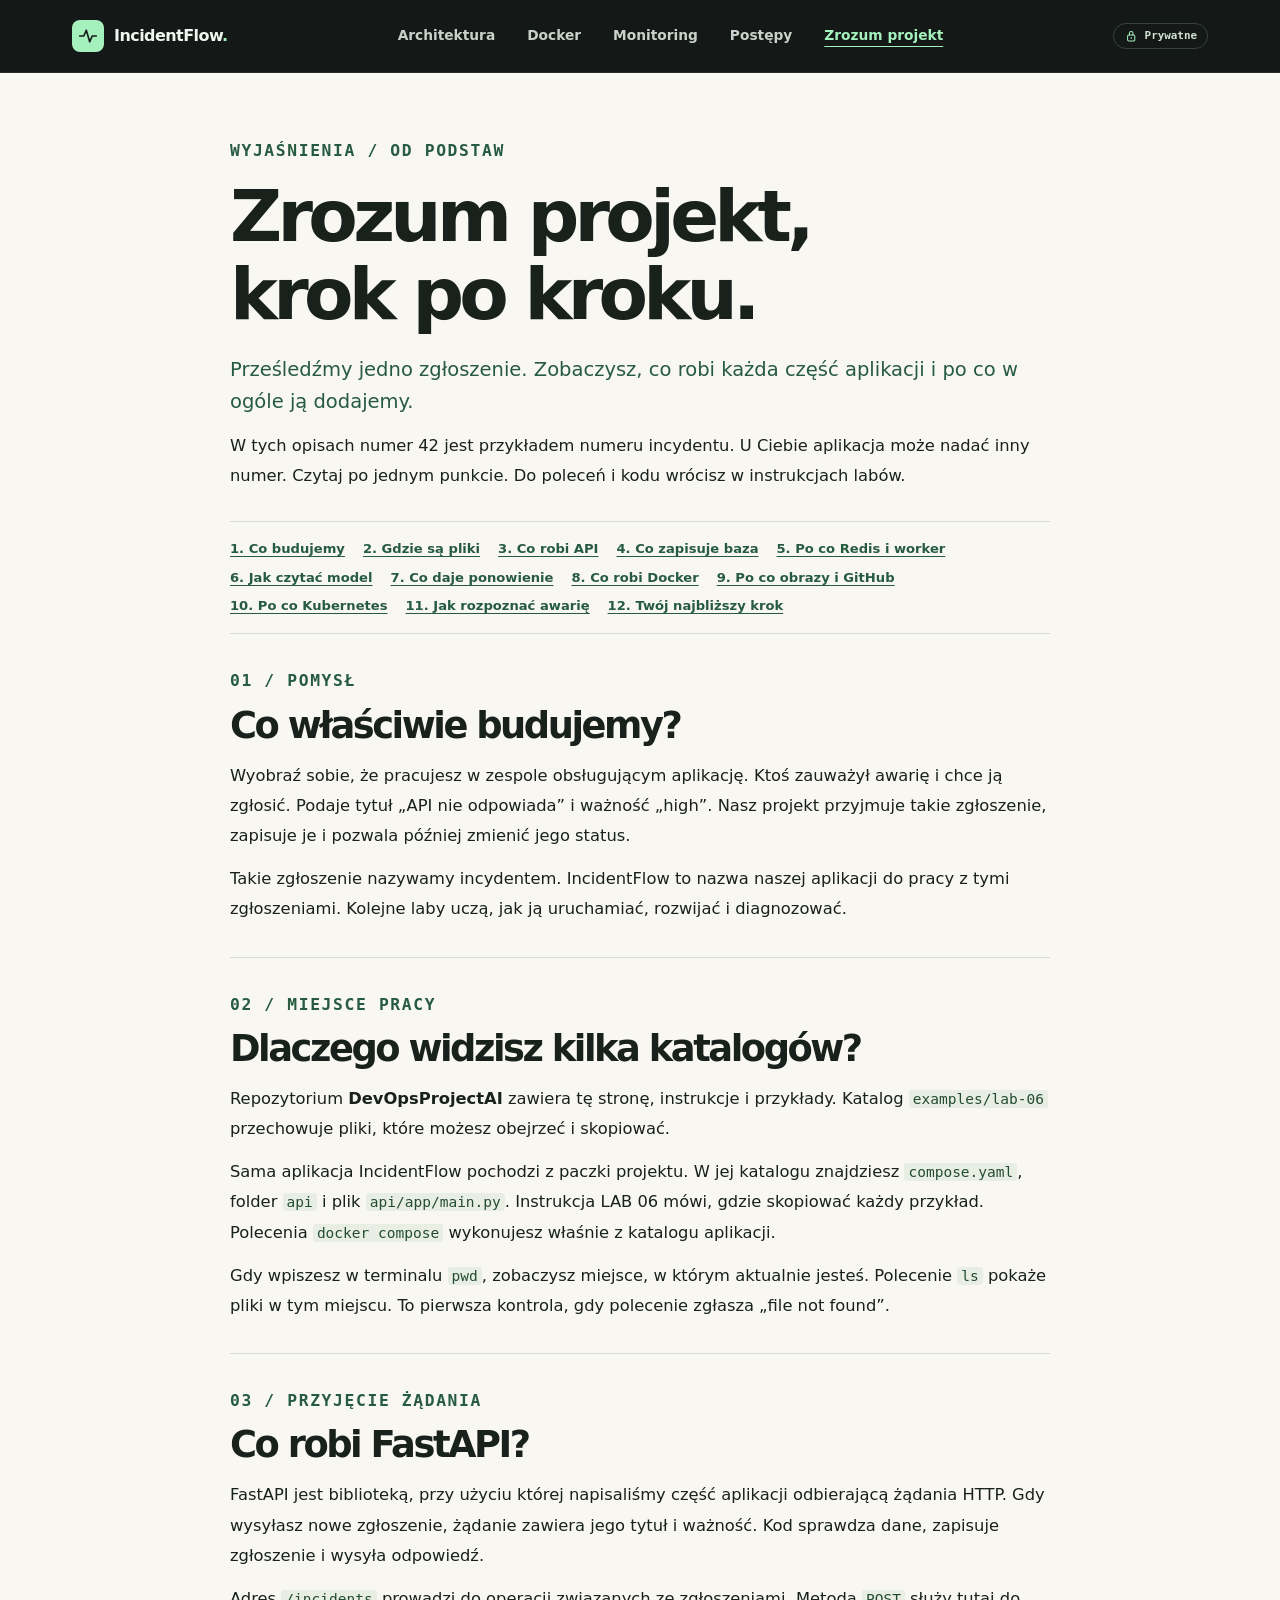
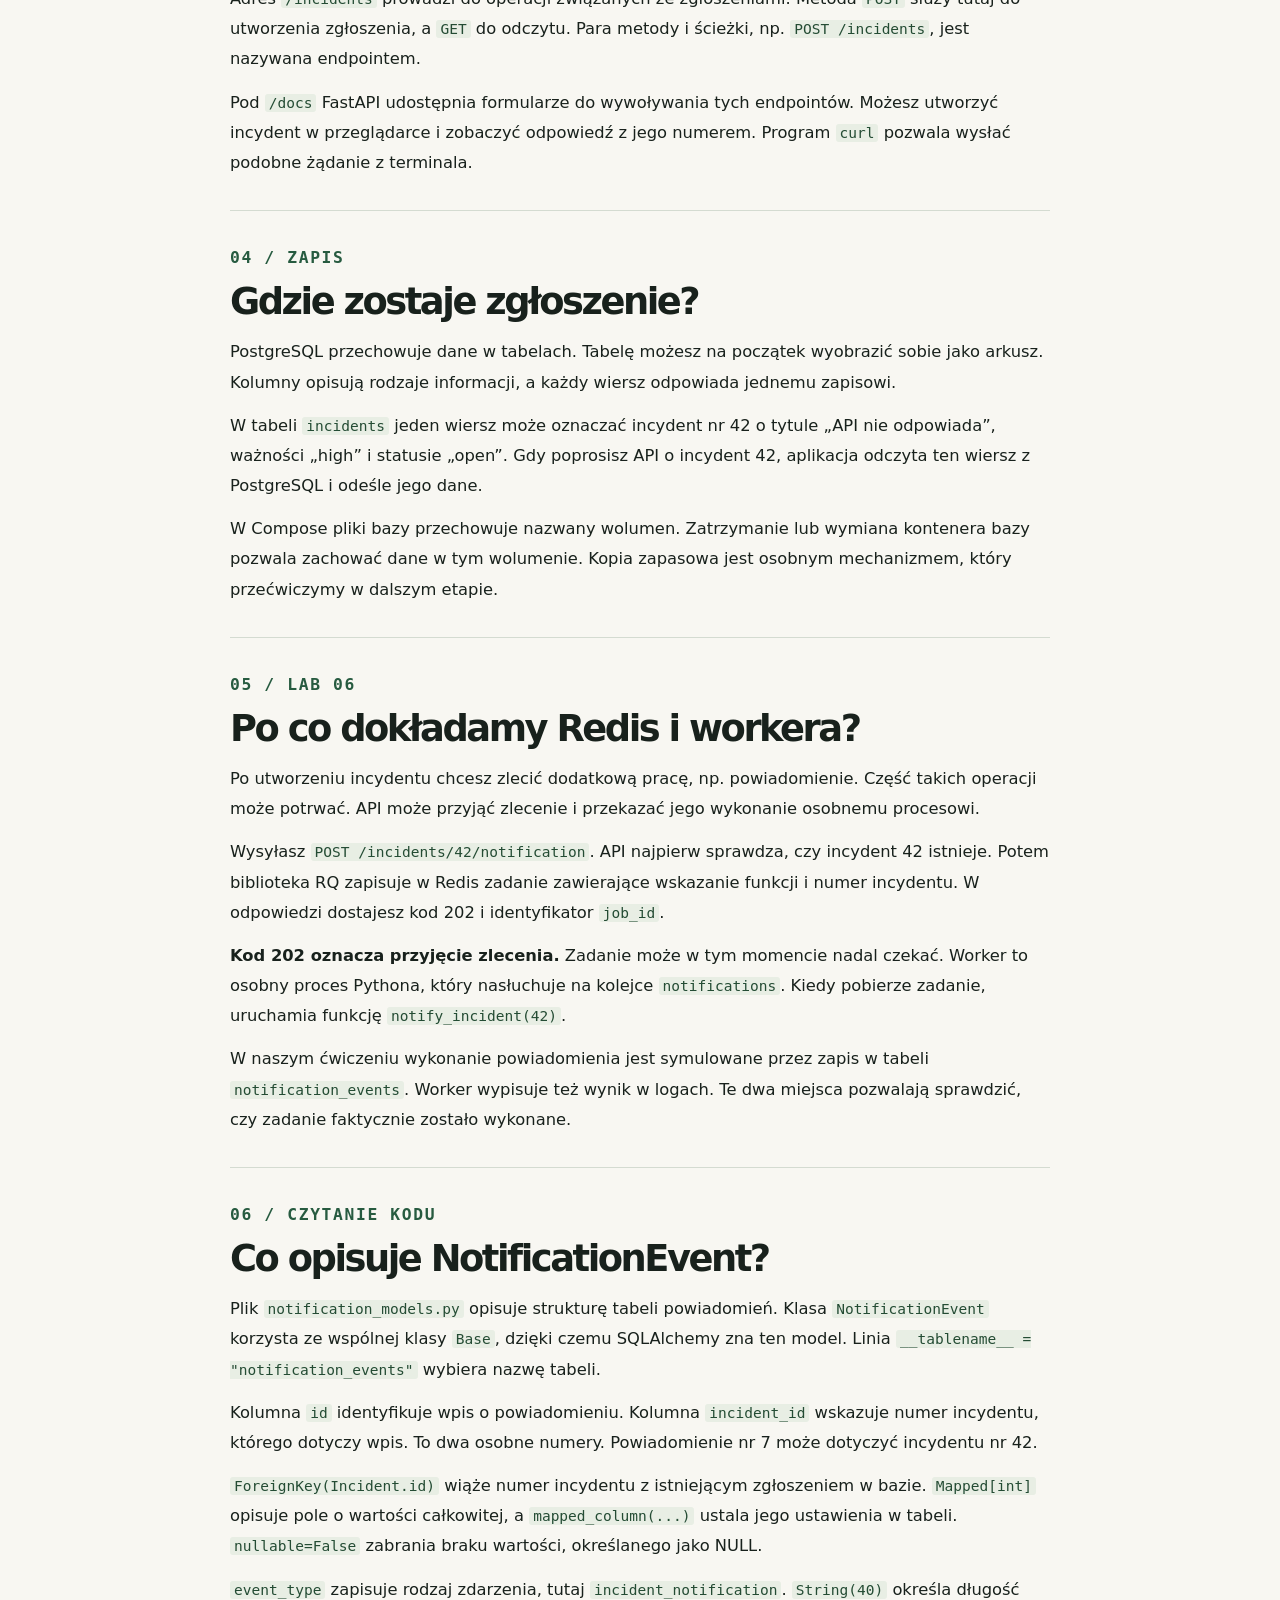
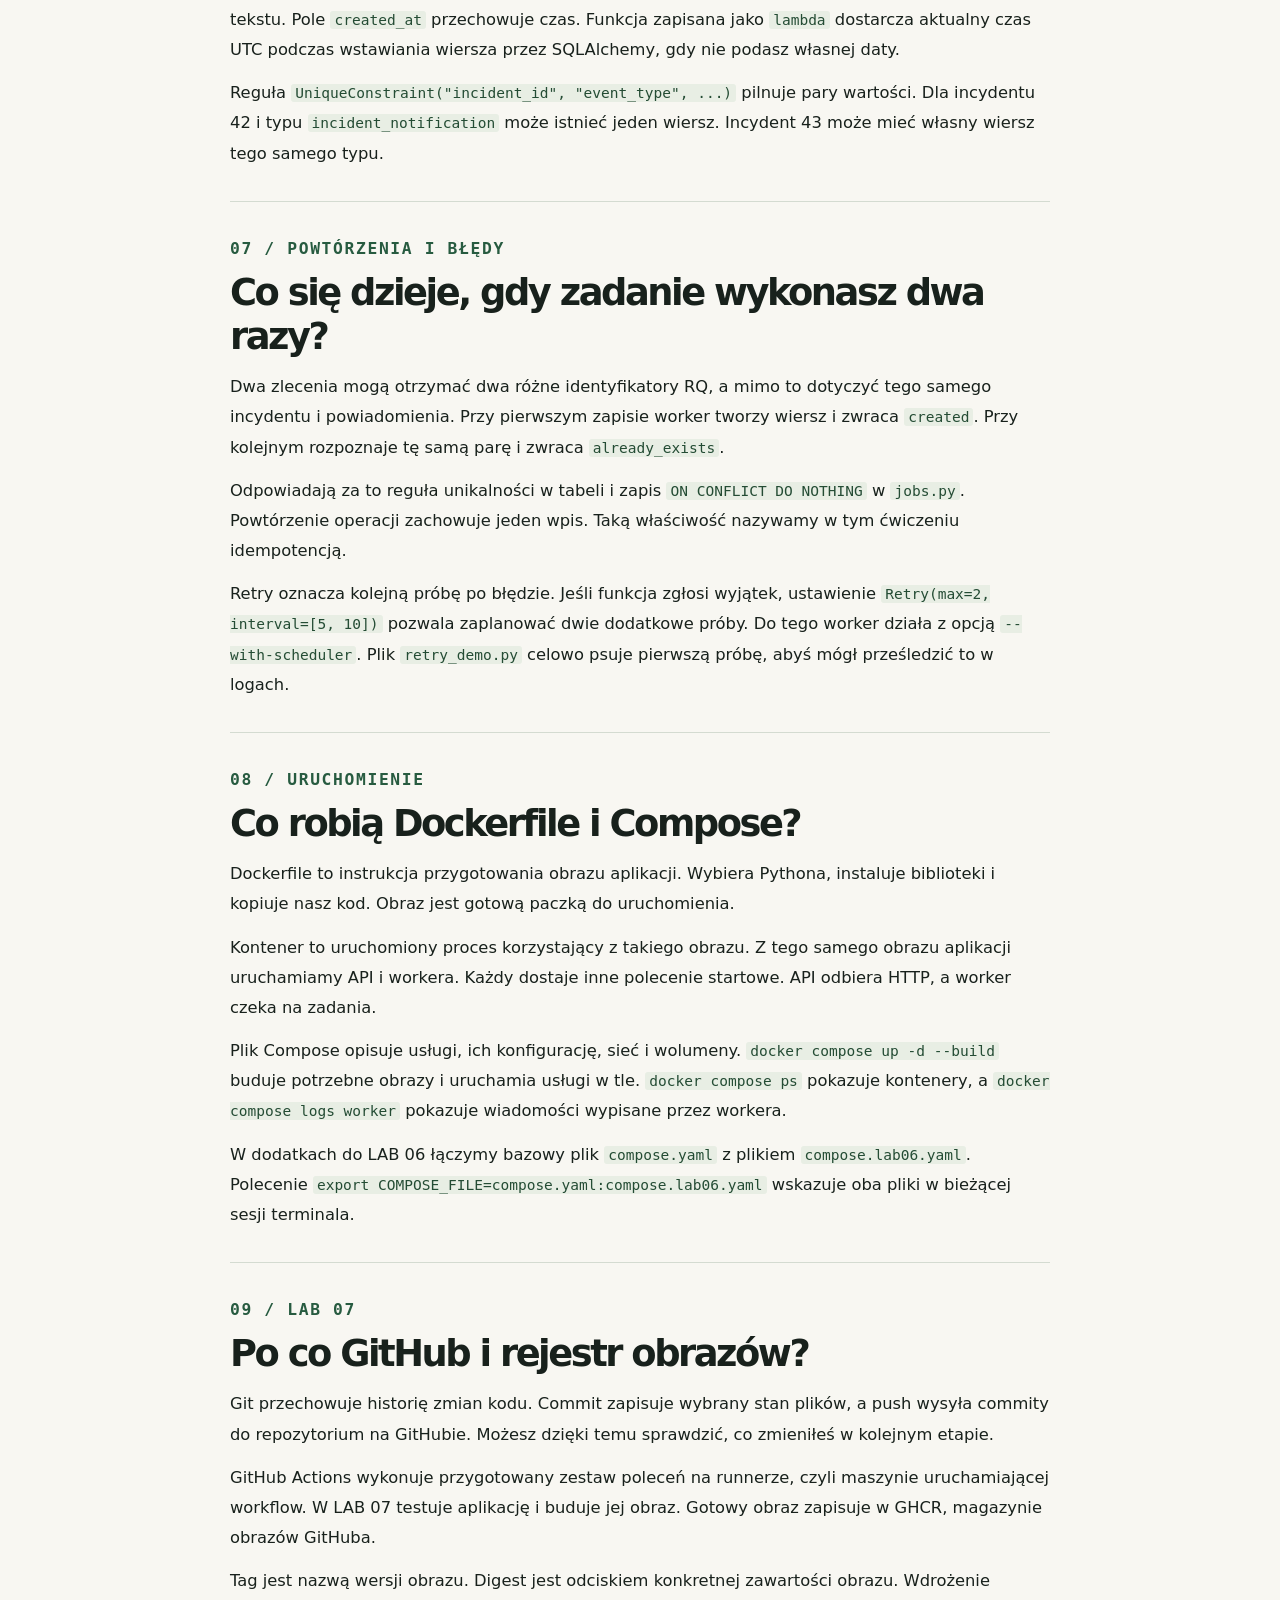
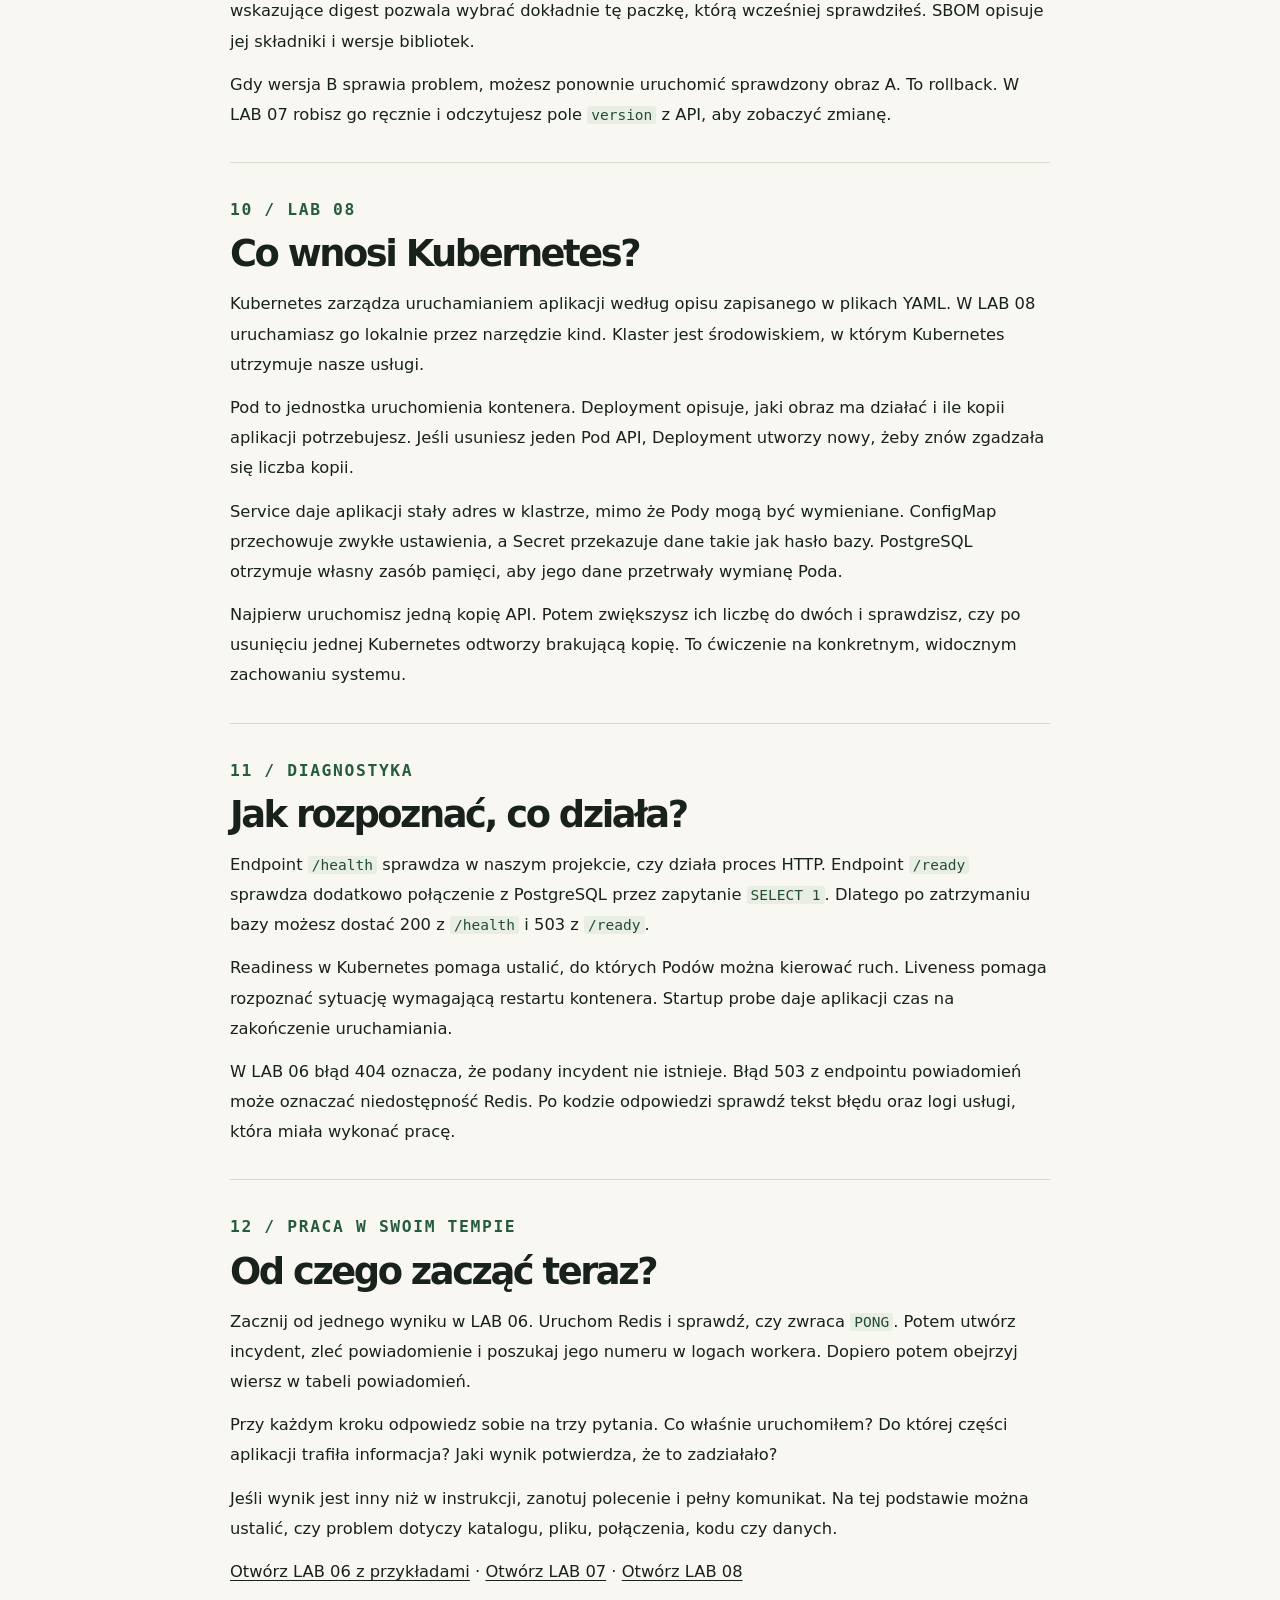
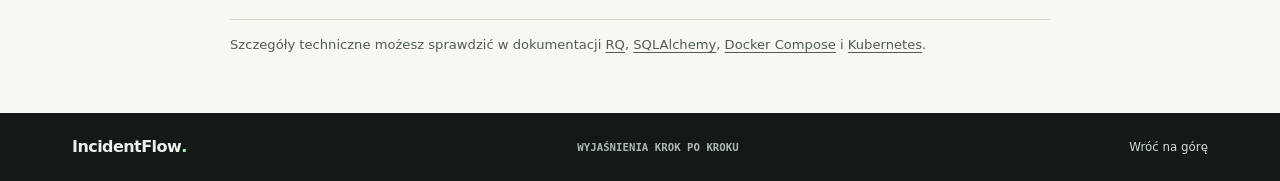
==== zrozum-projekt.html @ 293ab4e0 "Add plain-language project guide and Kubernetes LAB 08" ====
<!doctype html>
<html lang="pl">
<head>
  <meta charset="utf-8">
  <meta name="viewport" content="width=device-width, initial-scale=1">
  <meta name="robots" content="noindex, nofollow">
  <meta name="theme-color" content="#141816">
  <meta name="description" content="IncidentFlow wyjaśniony krok po kroku. Zrozum API, bazę, kolejkę, workera, Docker i Kubernetes na jednym przykładzie.">
  <title>Zrozum projekt — IncidentFlow</title>
  <link rel="icon" href="mark.svg" type="image/svg+xml">
  <link rel="stylesheet" href="style.css">
</head>
<body>
  <a class="skip" href="#main">Przejdź do treści</a>
  <svg class="icon-defs" xmlns="http://www.w3.org/2000/svg" aria-hidden="true">
    <symbol id="i-pulse" viewBox="0 0 24 24"><path d="M2 12h5l3-7 4 14 3-7h5"/></symbol>
    <symbol id="i-arrow" viewBox="0 0 24 24"><path d="M4 12h15m-6-6 6 6-6 6"/></symbol>
    <symbol id="i-down" viewBox="0 0 24 24"><path d="M12 4v15m-6-6 6 6 6-6"/></symbol>
    <symbol id="i-diag" viewBox="0 0 24 24"><path d="M6 18 18 6M8 6h10v10"/></symbol>
    <symbol id="i-lock" viewBox="0 0 24 24"><rect x="6" y="10" width="12" height="10" rx="2"/><path d="M9 10V7a3 3 0 0 1 6 0v3m-3 4v2"/></symbol>
    <symbol id="i-terminal" viewBox="0 0 24 24"><rect x="3" y="4" width="18" height="16" rx="2"/><path d="m7 9 3 3-3 3m6 0h4"/></symbol>
    <symbol id="i-api" viewBox="0 0 24 24"><path d="m9 6-6 6 6 6m6-12 6 6-6 6m-2-15-2 18"/></symbol>
    <symbol id="i-db" viewBox="0 0 24 24"><ellipse cx="12" cy="6" rx="8" ry="3"/><path d="M4 6v12c0 1.7 3.6 3 8 3s8-1.3 8-3V6M4 12c0 1.7 3.6 3 8 3s8-1.3 8-3"/></symbol>
    <symbol id="i-volume" viewBox="0 0 24 24"><rect x="3" y="5" width="18" height="14" rx="2"/><path d="M3 14h18m-5 2.5h.01m2 0h.01"/></symbol>
    <symbol id="i-copy" viewBox="0 0 24 24"><rect x="8" y="8" width="12" height="12" rx="2"/><path d="M16 8V6a2 2 0 0 0-2-2H6a2 2 0 0 0-2 2v8a2 2 0 0 0 2 2h2"/></symbol>
    <symbol id="i-plus" viewBox="0 0 24 24"><path d="M5 12h14m-7-7v14"/></symbol>
    <symbol id="i-git" viewBox="0 0 24 24"><circle cx="6" cy="5" r="2"/><circle cx="6" cy="19" r="2"/><circle cx="18" cy="6" r="2"/><path d="M6 7v10M18 8c0 5-5 5-7 5H6"/></symbol>
  </svg>
  <header class="topbar">
    <div class="shell topbar-inner">
      <a class="brand" href="index.html#top" aria-label="IncidentFlow — początek strony">
        <span class="brand-mark"><svg class="icon" aria-hidden="true"><use href="#i-pulse"/></svg></span>
        <span>IncidentFlow<span class="brand-dot">.</span></span>
      </a>
      <nav aria-label="Nawigacja portfolio">
        <a href="index.html#architektura">Architektura</a><a href="index.html#docker">Docker</a><a href="index.html#monitoring">Monitoring</a><a href="index.html#postepy">Postępy</a><a href="zrozum-projekt.html" aria-current="page">Zrozum projekt</a>
      </nav>
      <span class="private"><svg class="icon" aria-hidden="true"><use href="#i-lock"/></svg> Prywatne</span>
    </div>
  </header>
  <main id="main" class="reader shell">
      <header class="reader-intro">
        <p class="eyebrow">WYJAŚNIENIA / OD PODSTAW</p>
        <h1>Zrozum projekt,<br>krok po kroku.</h1>
        <p class="reader-lead">Prześledźmy jedno zgłoszenie. Zobaczysz, co robi każda część aplikacji i po co w ogóle ją dodajemy.</p>
        <p>W tych opisach numer 42 jest przykładem numeru incydentu. U Ciebie aplikacja może nadać inny numer. Czytaj po jednym punkcie. Do poleceń i kodu wrócisz w instrukcjach labów.</p>
      </header>

      <nav class="reader-contents" aria-label="Spis wyjaśnień">
        <a href="#pomysl">1. Co budujemy</a>
        <a href="#pliki">2. Gdzie są pliki</a>
        <a href="#zgloszenie">3. Co robi API</a>
        <a href="#baza">4. Co zapisuje baza</a>
        <a href="#kolejka">5. Po co Redis i worker</a>
        <a href="#model">6. Jak czytać model</a>
        <a href="#powtorka">7. Co daje ponowienie</a>
        <a href="#docker-prosto">8. Co robi Docker</a>
        <a href="#wersje">9. Po co obrazy i GitHub</a>
        <a href="#kubernetes-prosto">10. Po co Kubernetes</a>
        <a href="#zdrowie">11. Jak rozpoznać awarię</a>
        <a href="#twoj-krok">12. Twój najbliższy krok</a>
      </nav>

      <section id="pomysl">
        <p class="eyebrow">01 / POMYSŁ</p>
        <h2>Co właściwie budujemy?</h2>
        <p>Wyobraź sobie, że pracujesz w zespole obsługującym aplikację. Ktoś zauważył awarię i chce ją zgłosić. Podaje tytuł „API nie odpowiada” i ważność „high”. Nasz projekt przyjmuje takie zgłoszenie, zapisuje je i pozwala później zmienić jego status.</p>
        <p>Takie zgłoszenie nazywamy incydentem. IncidentFlow to nazwa naszej aplikacji do pracy z tymi zgłoszeniami. Kolejne laby uczą, jak ją uruchamiać, rozwijać i diagnozować.</p>
      </section>

      <section id="pliki">
        <p class="eyebrow">02 / MIEJSCE PRACY</p>
        <h2>Dlaczego widzisz kilka katalogów?</h2>
        <p>Repozytorium <strong>DevOpsProjectAI</strong> zawiera tę stronę, instrukcje i przykłady. Katalog <code>examples/lab-06</code> przechowuje pliki, które możesz obejrzeć i skopiować.</p>
        <p>Sama aplikacja IncidentFlow pochodzi z paczki projektu. W jej katalogu znajdziesz <code>compose.yaml</code>, folder <code>api</code> i plik <code>api/app/main.py</code>. Instrukcja LAB 06 mówi, gdzie skopiować każdy przykład. Polecenia <code>docker compose</code> wykonujesz właśnie z katalogu aplikacji.</p>
        <p>Gdy wpiszesz w terminalu <code>pwd</code>, zobaczysz miejsce, w którym aktualnie jesteś. Polecenie <code>ls</code> pokaże pliki w tym miejscu. To pierwsza kontrola, gdy polecenie zgłasza „file not found”.</p>
      </section>

      <section id="zgloszenie">
        <p class="eyebrow">03 / PRZYJĘCIE ŻĄDANIA</p>
        <h2>Co robi FastAPI?</h2>
        <p>FastAPI jest biblioteką, przy użyciu której napisaliśmy część aplikacji odbierającą żądania HTTP. Gdy wysyłasz nowe zgłoszenie, żądanie zawiera jego tytuł i ważność. Kod sprawdza dane, zapisuje zgłoszenie i wysyła odpowiedź.</p>
        <p>Adres <code>/incidents</code> prowadzi do operacji związanych ze zgłoszeniami. Metoda <code>POST</code> służy tutaj do utworzenia zgłoszenia, a <code>GET</code> do odczytu. Para metody i ścieżki, np. <code>POST /incidents</code>, jest nazywana endpointem.</p>
        <p>Pod <code>/docs</code> FastAPI udostępnia formularze do wywoływania tych endpointów. Możesz utworzyć incydent w przeglądarce i zobaczyć odpowiedź z jego numerem. Program <code>curl</code> pozwala wysłać podobne żądanie z terminala.</p>
      </section>

      <section id="baza">
        <p class="eyebrow">04 / ZAPIS</p>
        <h2>Gdzie zostaje zgłoszenie?</h2>
        <p>PostgreSQL przechowuje dane w tabelach. Tabelę możesz na początek wyobrazić sobie jako arkusz. Kolumny opisują rodzaje informacji, a każdy wiersz odpowiada jednemu zapisowi.</p>
        <p>W tabeli <code>incidents</code> jeden wiersz może oznaczać incydent nr 42 o tytule „API nie odpowiada”, ważności „high” i statusie „open”. Gdy poprosisz API o incydent 42, aplikacja odczyta ten wiersz z PostgreSQL i odeśle jego dane.</p>
        <p>W Compose pliki bazy przechowuje nazwany wolumen. Zatrzymanie lub wymiana kontenera bazy pozwala zachować dane w tym wolumenie. Kopia zapasowa jest osobnym mechanizmem, który przećwiczymy w dalszym etapie.</p>
      </section>

      <section id="kolejka">
        <p class="eyebrow">05 / LAB 06</p>
        <h2>Po co dokładamy Redis i workera?</h2>
        <p>Po utworzeniu incydentu chcesz zlecić dodatkową pracę, np. powiadomienie. Część takich operacji może potrwać. API może przyjąć zlecenie i przekazać jego wykonanie osobnemu procesowi.</p>
        <p>Wysyłasz <code>POST /incidents/42/notification</code>. API najpierw sprawdza, czy incydent 42 istnieje. Potem biblioteka RQ zapisuje w Redis zadanie zawierające wskazanie funkcji i numer incydentu. W odpowiedzi dostajesz kod 202 i identyfikator <code>job_id</code>.</p>
        <p><strong>Kod 202 oznacza przyjęcie zlecenia.</strong> Zadanie może w tym momencie nadal czekać. Worker to osobny proces Pythona, który nasłuchuje na kolejce <code>notifications</code>. Kiedy pobierze zadanie, uruchamia funkcję <code>notify_incident(42)</code>.</p>
        <p>W naszym ćwiczeniu wykonanie powiadomienia jest symulowane przez zapis w tabeli <code>notification_events</code>. Worker wypisuje też wynik w logach. Te dwa miejsca pozwalają sprawdzić, czy zadanie faktycznie zostało wykonane.</p>
      </section>

      <section id="model">
        <p class="eyebrow">06 / CZYTANIE KODU</p>
        <h2>Co opisuje NotificationEvent?</h2>
        <p>Plik <code>notification_models.py</code> opisuje strukturę tabeli powiadomień. Klasa <code>NotificationEvent</code> korzysta ze wspólnej klasy <code>Base</code>, dzięki czemu SQLAlchemy zna ten model. Linia <code>__tablename__ = "notification_events"</code> wybiera nazwę tabeli.</p>
        <p>Kolumna <code>id</code> identyfikuje wpis o powiadomieniu. Kolumna <code>incident_id</code> wskazuje numer incydentu, którego dotyczy wpis. To dwa osobne numery. Powiadomienie nr 7 może dotyczyć incydentu nr 42.</p>
        <p><code>ForeignKey(Incident.id)</code> wiąże numer incydentu z istniejącym zgłoszeniem w bazie. <code>Mapped[int]</code> opisuje pole o wartości całkowitej, a <code>mapped_column(...)</code> ustala jego ustawienia w tabeli. <code>nullable=False</code> zabrania braku wartości, określanego jako NULL.</p>
        <p><code>event_type</code> zapisuje rodzaj zdarzenia, tutaj <code>incident_notification</code>. <code>String(40)</code> określa długość tekstu. Pole <code>created_at</code> przechowuje czas. Funkcja zapisana jako <code>lambda</code> dostarcza aktualny czas UTC podczas wstawiania wiersza przez SQLAlchemy, gdy nie podasz własnej daty.</p>
        <p>Reguła <code>UniqueConstraint("incident_id", "event_type", ...)</code> pilnuje pary wartości. Dla incydentu 42 i typu <code>incident_notification</code> może istnieć jeden wiersz. Incydent 43 może mieć własny wiersz tego samego typu.</p>
      </section>

      <section id="powtorka">
        <p class="eyebrow">07 / POWTÓRZENIA I BŁĘDY</p>
        <h2>Co się dzieje, gdy zadanie wykonasz dwa razy?</h2>
        <p>Dwa zlecenia mogą otrzymać dwa różne identyfikatory RQ, a mimo to dotyczyć tego samego incydentu i powiadomienia. Przy pierwszym zapisie worker tworzy wiersz i zwraca <code>created</code>. Przy kolejnym rozpoznaje tę samą parę i zwraca <code>already_exists</code>.</p>
        <p>Odpowiadają za to reguła unikalności w tabeli i zapis <code>ON CONFLICT DO NOTHING</code> w <code>jobs.py</code>. Powtórzenie operacji zachowuje jeden wpis. Taką właściwość nazywamy w tym ćwiczeniu idempotencją.</p>
        <p>Retry oznacza kolejną próbę po błędzie. Jeśli funkcja zgłosi wyjątek, ustawienie <code>Retry(max=2, interval=[5, 10])</code> pozwala zaplanować dwie dodatkowe próby. Do tego worker działa z opcją <code>--with-scheduler</code>. Plik <code>retry_demo.py</code> celowo psuje pierwszą próbę, abyś mógł prześledzić to w logach.</p>
      </section>

      <section id="docker-prosto">
        <p class="eyebrow">08 / URUCHOMIENIE</p>
        <h2>Co robią Dockerfile i Compose?</h2>
        <p>Dockerfile to instrukcja przygotowania obrazu aplikacji. Wybiera Pythona, instaluje biblioteki i kopiuje nasz kod. Obraz jest gotową paczką do uruchomienia.</p>
        <p>Kontener to uruchomiony proces korzystający z takiego obrazu. Z tego samego obrazu aplikacji uruchamiamy API i workera. Każdy dostaje inne polecenie startowe. API odbiera HTTP, a worker czeka na zadania.</p>
        <p>Plik Compose opisuje usługi, ich konfigurację, sieć i wolumeny. <code>docker compose up -d --build</code> buduje potrzebne obrazy i uruchamia usługi w tle. <code>docker compose ps</code> pokazuje kontenery, a <code>docker compose logs worker</code> pokazuje wiadomości wypisane przez workera.</p>
        <p>W dodatkach do LAB 06 łączymy bazowy plik <code>compose.yaml</code> z plikiem <code>compose.lab06.yaml</code>. Polecenie <code>export COMPOSE_FILE=compose.yaml:compose.lab06.yaml</code> wskazuje oba pliki w bieżącej sesji terminala.</p>
      </section>

      <section id="wersje">
        <p class="eyebrow">09 / LAB 07</p>
        <h2>Po co GitHub i rejestr obrazów?</h2>
        <p>Git przechowuje historię zmian kodu. Commit zapisuje wybrany stan plików, a push wysyła commity do repozytorium na GitHubie. Możesz dzięki temu sprawdzić, co zmieniłeś w kolejnym etapie.</p>
        <p>GitHub Actions wykonuje przygotowany zestaw poleceń na runnerze, czyli maszynie uruchamiającej workflow. W LAB 07 testuje aplikację i buduje jej obraz. Gotowy obraz zapisuje w GHCR, magazynie obrazów GitHuba.</p>
        <p>Tag jest nazwą wersji obrazu. Digest jest odciskiem konkretnej zawartości obrazu. Wdrożenie wskazujące digest pozwala wybrać dokładnie tę paczkę, którą wcześniej sprawdziłeś. SBOM opisuje jej składniki i wersje bibliotek.</p>
        <p>Gdy wersja B sprawia problem, możesz ponownie uruchomić sprawdzony obraz A. To rollback. W LAB 07 robisz go ręcznie i odczytujesz pole <code>version</code> z API, aby zobaczyć zmianę.</p>
      </section>

      <section id="kubernetes-prosto">
        <p class="eyebrow">10 / LAB 08</p>
        <h2>Co wnosi Kubernetes?</h2>
        <p>Kubernetes zarządza uruchamianiem aplikacji według opisu zapisanego w plikach YAML. W LAB 08 uruchamiasz go lokalnie przez narzędzie kind. Klaster jest środowiskiem, w którym Kubernetes utrzymuje nasze usługi.</p>
        <p>Pod to jednostka uruchomienia kontenera. Deployment opisuje, jaki obraz ma działać i ile kopii aplikacji potrzebujesz. Jeśli usuniesz jeden Pod API, Deployment utworzy nowy, żeby znów zgadzała się liczba kopii.</p>
        <p>Service daje aplikacji stały adres w klastrze, mimo że Pody mogą być wymieniane. ConfigMap przechowuje zwykłe ustawienia, a Secret przekazuje dane takie jak hasło bazy. PostgreSQL otrzymuje własny zasób pamięci, aby jego dane przetrwały wymianę Poda.</p>
        <p>Najpierw uruchomisz jedną kopię API. Potem zwiększysz ich liczbę do dwóch i sprawdzisz, czy po usunięciu jednej Kubernetes odtworzy brakującą kopię. To ćwiczenie na konkretnym, widocznym zachowaniu systemu.</p>
      </section>

      <section id="zdrowie">
        <p class="eyebrow">11 / DIAGNOSTYKA</p>
        <h2>Jak rozpoznać, co działa?</h2>
        <p>Endpoint <code>/health</code> sprawdza w naszym projekcie, czy działa proces HTTP. Endpoint <code>/ready</code> sprawdza dodatkowo połączenie z PostgreSQL przez zapytanie <code>SELECT 1</code>. Dlatego po zatrzymaniu bazy możesz dostać 200 z <code>/health</code> i 503 z <code>/ready</code>.</p>
        <p>Readiness w Kubernetes pomaga ustalić, do których Podów można kierować ruch. Liveness pomaga rozpoznać sytuację wymagającą restartu kontenera. Startup probe daje aplikacji czas na zakończenie uruchamiania.</p>
        <p>W LAB 06 błąd 404 oznacza, że podany incydent nie istnieje. Błąd 503 z endpointu powiadomień może oznaczać niedostępność Redis. Po kodzie odpowiedzi sprawdź tekst błędu oraz logi usługi, która miała wykonać pracę.</p>
      </section>

      <section id="twoj-krok">
        <p class="eyebrow">12 / PRACA W SWOIM TEMPIE</p>
        <h2>Od czego zacząć teraz?</h2>
        <p>Zacznij od jednego wyniku w LAB 06. Uruchom Redis i sprawdź, czy zwraca <code>PONG</code>. Potem utwórz incydent, zleć powiadomienie i poszukaj jego numeru w logach workera. Dopiero potem obejrzyj wiersz w tabeli powiadomień.</p>
        <p>Przy każdym kroku odpowiedz sobie na trzy pytania. Co właśnie uruchomiłem? Do której części aplikacji trafiła informacja? Jaki wynik potwierdza, że to zadziałało?</p>
        <p>Jeśli wynik jest inny niż w instrukcji, zanotuj polecenie i pełny komunikat. Na tej podstawie można ustalić, czy problem dotyczy katalogu, pliku, połączenia, kodu czy danych.</p>
        <p><a href="https://github.com/Dawid26/DevOpsProjectAI/blob/main/docs/LAB-06.md">Otwórz LAB 06 z przykładami</a> · <a href="https://github.com/Dawid26/DevOpsProjectAI/blob/main/docs/LAB-07.md">Otwórz LAB 07</a> · <a href="https://github.com/Dawid26/DevOpsProjectAI/blob/main/docs/LAB-08.md">Otwórz LAB 08</a></p>
      </section>
      <p class="reader-sources">Szczegóły techniczne możesz sprawdzić w dokumentacji <a href="https://python-rq.org/docs/">RQ</a>, <a href="https://docs.sqlalchemy.org/en/20/orm/declarative_tables.html">SQLAlchemy</a>, <a href="https://docs.docker.com/compose/">Docker Compose</a> i <a href="https://kubernetes.io/docs/concepts/">Kubernetes</a>.</p>
  </main>
  <footer class="footer">
    <div class="shell footer-inner">
      <a href="index.html" class="brand">IncidentFlow<span class="brand-dot">.</span></a>
      <span>WYJAŚNIENIA KROK PO KROKU</span>
      <a class="back-top" href="#main">Wróć na górę</a>
    </div>
  </footer>
</body>
</html>
---- style.css ----
:root {
  color-scheme: light;
  --paper: #f8f7f2;
  --soft: #f0f0e8;
  --white: #fffefa;
  --ink: #18211c;
  --muted: #4e5d54;
  --line: #d4dbd1;
  --forest: #275b40;
  --mint: #a5f1be;
  --dark: #141816;
  --dark-soft: #1c2420;
  --dark-line: #36443c;
  --light-muted: #aab9af;
  --mono: ui-monospace, "Cascadia Code", "DejaVu Sans Mono", monospace;
  --sans: system-ui, -apple-system, "Segoe UI", sans-serif;
}
*, *::before, *::after { box-sizing: border-box; }
html { scroll-behavior: smooth; }
body { margin: 0; background: var(--paper); color: var(--ink); font-family: var(--sans); line-height: 1.55; }
button { font: inherit; color: inherit; cursor: pointer; }
a { color: inherit; text-decoration: none; }
h1, h2, h3, p, figure { margin: 0; }
code { font-family: var(--mono); font-size: .89em; }
[hidden] { display: none !important; }
:focus-visible { outline: 2px solid #367e56; outline-offset: 4px; }
.shell { width: min(100% - 64px, 1136px); margin-inline: auto; }
.icon-defs { position: absolute; width: 0; height: 0; pointer-events: none; }
.icon { width: 1em; height: 1em; flex: none; fill: none; stroke: currentColor; stroke-width: 1.7; stroke-linecap: round; stroke-linejoin: round; }
.skip { position: fixed; z-index: 5; inset: 12px auto auto 12px; padding: 10px 15px; color: var(--dark); background: var(--mint); transform: translateY(-150%); }
.skip:focus { transform: none; }
.eyebrow { font-family: var(--mono); font-size: .71rem; font-weight: 700; letter-spacing: .10em; line-height: 1.5; }
.dim { opacity: .64; }
.live-dot { width: 7px; height: 7px; display: inline-block; flex: none; border-radius: 50%; background: currentColor; box-shadow: 0 0 0 3px #87d8a32b; }
.topbar { background: var(--dark); color: #eff6ef; border-bottom: 1px solid #ffffff17; }
.topbar-inner { display: flex; justify-content: space-between; min-height: 72px; gap: 24px; align-items: center; }
.brand { display: inline-flex; align-items: center; gap: 10px; font-size: 1rem; font-weight: 750; letter-spacing: -.035em; white-space: nowrap; }
.brand-mark { display: grid; place-items: center; width: 32px; height: 32px; color: var(--dark); background: var(--mint); border-radius: 8px; }
.brand-mark .icon { width: 20px; height: 20px; stroke-width: 1.9; }
.brand-dot { color: var(--mint); }
nav { display: flex; align-items: center; gap: clamp(14px, 3vw, 32px); color: #c8d2cb; font-size: .86rem; font-weight: 550; }
nav a:hover, .back-top:hover { color: var(--mint); }
.private { display: inline-flex; gap: 6px; align-items: center; border: 1px solid var(--dark-line); border-radius: 99px; padding: 5px 10px; color: #d1e2d6; font: 600 .68rem var(--mono); white-space: nowrap; }
.private .icon { font-size: .9rem; color: var(--mint); }
.hero { background: var(--dark); color: #f4f5ee; padding: 68px 0 72px; }
.hero-grid { display: grid; grid-template-columns: 1.19fr 1fr; gap: clamp(30px, 6vw, 80px); align-items: center; }
.hero-kicker { color: var(--mint); display: flex; align-items: center; flex-wrap: wrap; gap: 11px; }
.hero h1 { font-size: clamp(3.25rem, 7vw, 6.05rem); letter-spacing: -.091em; line-height: 1.04; font-weight: 780; margin: 12px 0 13px; }
.hero-lead { font-size: clamp(1.17rem, 2.15vw, 1.62rem); color: #e3eee4; font-weight: 560; letter-spacing: -.035em; }
.hero-desc { color: var(--light-muted); max-width: 440px; margin-top: 13px; font-size: .98rem; }
.hero-actions { margin-top: 25px; display: flex; flex-wrap: wrap; gap: 10px; }
.button { min-height: 45px; display: inline-flex; gap: 10px; align-items: center; justify-content: center; padding: 9px 15px; border-radius: 7px; border: 1px solid transparent; font-size: .83rem; font-weight: 720; }
.button-main { color: #14251a; background: var(--mint); }
.button-main:hover { background: #c5ffda; }
.button-ghost { color: #ecf3ed; border-color: var(--dark-line); }
.button-ghost:hover { background: var(--dark-soft); border-color: #759582; }
.hero-figure { border: 1px solid var(--dark-line); border-radius: 12px; background: #1a231e; overflow: hidden; box-shadow: 0 20px 55px #050a062e; }
.figure-top, .hero-figure figcaption { display: flex; justify-content: space-between; align-items: center; gap: 8px; padding: 11px 14px; font: 600 .64rem var(--mono); color: #adbbb1; }
.figure-top { border-bottom: 1px solid var(--dark-line); }
.figure-top > span:first-child { display: flex; gap: 4px; }
.figure-top i { width: 5px; height: 5px; border-radius: 50%; background: #708779; }
.figure-stage { display: grid; background: #1b261f; }
.figure-stage svg { width: 100%; height: auto; display: block; }
.svg-mono { font: 11px var(--mono); letter-spacing: .06em; fill: #c4e3cd; }
.svg-mono .svg-dim { font-size: 9px; fill: #9bb0a2; }
.hero-figure figcaption { border-top: 1px solid var(--dark-line); justify-content: flex-start; flex-wrap: wrap; gap: 8px 20px; }
.hero-figure figcaption b { color: var(--mint); margin-right: 2px; }
.stack-band { border-bottom: 1px solid var(--line); background: #eef0e7; }
.stack-inner { min-height: 57px; display: flex; align-items: center; gap: 18px 28px; }
.stack-inner > .eyebrow { color: var(--forest); white-space: nowrap; }
.stack-inner ul { margin: 0; padding: 0; list-style: none; display: flex; flex-wrap: wrap; gap: 6px 20px; color: #38463d; font-size: .79rem; font-weight: 650; }
.stack-inner li:not(:last-child)::after { content: "·"; margin-left: 20px; color: #637c6c; }
.section { padding-block: 61px 66px; scroll-margin-top: 12px; }
.section-contrast { background: var(--soft); border-block: 1px solid #dbe0d7; }
.section-heading { display: grid; grid-template-columns: 1.2fr 1fr; gap: 16px 42px; align-items: end; margin-bottom: 24px; }
.section-index { display: flex; align-items: center; gap: 9px; color: var(--forest); margin-bottom: 7px; }
.section-index span { width: 17px; height: 1px; background: #6d8c78; }
h2 { font-size: clamp(1.9rem, 4vw, 2.85rem); font-weight: 770; letter-spacing: -.067em; line-height: 1.13; }
.section-heading > p { max-width: 435px; color: var(--muted); font-size: .93rem; justify-self: end; }
.architecture { display: grid; grid-template-columns: 1.8fr 1fr; gap: 14px; }
.map { min-width: 0; background: var(--white); border: 1px solid var(--line); border-radius: 11px; overflow: hidden; }
.map-top { display: flex; justify-content: space-between; gap: 10px; align-items: center; border-bottom: 1px solid #e4e7e0; padding: 10px 16px; color: var(--muted); font-size: .74rem; }
.map-top .eyebrow { display: flex; align-items: center; gap: 8px; color: var(--forest); }
.map-grid { --edge: #b9c5ba; --edge-active: #4c8f65; --column-gap: 21px; --row-gap: 18px; position: relative; padding: 18px 18px 10px; display: grid; grid-template-columns: repeat(3, minmax(0, 1fr)); gap: var(--row-gap) var(--column-gap); background: radial-gradient(#d5ddd2 1px, transparent 1px) center / 14px 14px; }
.node { min-height: 72px; min-width: 0; display: grid; grid-template-columns: auto 1fr; grid-template-rows: auto auto; column-gap: 8px; align-content: center; align-items: center; text-align: left; padding: 8px 11px; border: 1px solid #cbd5ca; border-radius: 8px; background: var(--white); z-index: 1; }
.node:hover { border-color: #6e957d; background: #f3f8f1; }
.node[aria-pressed="true"] { background: #e2f2e5; border-color: #528267; color: #20452f; box-shadow: inset 0 0 0 1px #528267; }
.node .icon { grid-row: span 2; width: 20px; height: 20px; color: var(--forest); }
.node strong { font-size: .84rem; line-height: 1.25; letter-spacing: -.02em; }
.node small { font: 500 .62rem/1.5 var(--mono); color: #4c6153; overflow-wrap: anywhere; }
.node-client { grid-area: 1 / 1; }
.node-api { grid-area: 1 / 2; }
.node-db { grid-area: 1 / 3; }
.node-probes { grid-area: 2 / 2; }
.node-volume { grid-area: 2 / 3; }
.connector { background: var(--edge); position: relative; z-index: 0; pointer-events: none; }
.connector.active { background: var(--edge-active); }
.edge-client, .edge-db { justify-self: end; align-self: center; height: 2px; width: var(--column-gap); transform: translateX(100%); }
.edge-client { grid-area: 1 / 1; }
.edge-db { grid-area: 1 / 2; }
.edge-client::after, .edge-db::after { content: ""; position: absolute; right: 2px; top: -3px; width: 7px; height: 7px; border-top: 2px solid var(--edge); border-right: 2px solid var(--edge); transform: rotate(45deg); }
.connector.active::after { border-color: var(--edge-active); }
.edge-probes, .edge-volume { width: 2px; height: var(--row-gap); align-self: end; justify-self: center; transform: translateY(100%); }
.edge-probes { grid-area: 1 / 2; }
.edge-volume { grid-area: 1 / 3; }
.map-foot { padding: 6px 16px 13px; font-size: .72rem; color: var(--muted); display: flex; align-items: center; gap: 8px; }
.legend-line { display: inline-block; width: 15px; height: 2px; background: #4c8f65; }
.node-detail { border: 1px solid #cfdbce; border-radius: 11px; padding: 19px 21px; background: #eaf1e8; display: flex; flex-direction: column; min-width: 0; }
.node-detail .eyebrow, .monitor-plan .eyebrow { color: var(--forest); }
h3 { font-size: 1.17rem; letter-spacing: -.04em; line-height: 1.3; }
.node-detail h3, .monitor-plan h3 { font-size: 1.42rem; margin: 7px 0 7px; }
.node-detail > p:not(.eyebrow), .ops-notes p, .monitor-plan > p:not(.eyebrow) { font-size: .86rem; color: var(--muted); }
.node-detail dl { margin: auto 0 0; padding-top: 12px; font-size: .74rem; }
.node-detail dl > div { border-top: 1px solid #cbd8cc; padding-top: 9px; display: flex; flex-wrap: wrap; gap: 4px 12px; justify-content: space-between; }
.node-detail dt { color: var(--muted); }
.node-detail dd { margin: 0; color: #28543a; font-weight: 700; overflow-wrap: anywhere; }
.ops-grid, .monitor-grid { display: grid; grid-template-columns: 1.35fr 1fr; gap: 14px; }
.terminal { min-width: 0; background: var(--dark); color: #e0efe3; border-radius: 11px; overflow: hidden; }
.terminal-bar { display: flex; align-items: center; justify-content: space-between; flex-wrap: wrap; gap: 8px; padding: 10px 14px; border-bottom: 1px solid var(--dark-line); font: 600 .69rem var(--mono); color: #c4d4c9; }
.terminal-bar > span, .terminal-bar button { display: inline-flex; align-items: center; gap: 6px; }
.terminal-bar button { color: #e0efe3; background: #24332a; border: 1px solid #3e5546; border-radius: 5px; padding: 6px 9px; min-height: 34px; }
.terminal-bar button:hover { background: #314537; }
.terminal pre { overflow-x: auto; padding: 16px 16px 12px; margin: 0; font: .83rem/1.85 var(--mono); }
.terminal pre code { font: inherit; }
.terminal-note { padding: 0 16px 12px; color: var(--light-muted); font-size: .72rem; }
.ops-notes { display: grid; gap: 7px; }
.ops-notes article { display: flex; align-items: start; gap: 11px; background: var(--white); border: 1px solid var(--line); border-radius: 8px; padding: 10px 13px; }
.ops-index { color: var(--forest); font: 700 .66rem/1.8 var(--mono); }
.ops-notes h3 { font-size: .97rem; margin-bottom: 2px; }
.monitor-demo, .monitor-plan { min-width: 0; padding: 14px 17px; border: 1px solid var(--line); border-radius: 11px; }
.monitor-demo { background: var(--white); }
.monitor-top { display: flex; justify-content: space-between; flex-wrap: wrap; gap: 9px; align-items: center; margin-bottom: 7px; }
.monitor-top .eyebrow { display: flex; align-items: center; gap: 7px; color: var(--forest); }
.monitor-top .icon { font-size: 1rem; }
.segments, .filters { display: flex; flex-wrap: wrap; gap: 5px; }
.segments button, .filters button { padding: 6px 10px; min-height: 34px; border: 1px solid #cbd6cc; background: var(--white); border-radius: 6px; font-size: .76rem; font-weight: 650; }
.segments button[aria-pressed="true"], .filters button[aria-pressed="true"] { background: #244a35; color: #f6fff8; border-color: #244a35; }
.segments button:hover:not([aria-pressed="true"]), .filters button:hover:not([aria-pressed="true"]) { background: #e8f0e7; border-color: #86a28e; }
.monitor-row { min-height: 42px; display: flex; align-items: center; justify-content: space-between; gap: 8px; border-top: 1px solid #e1e7df; }
.monitor-row > div > code { color: var(--ink); font-weight: 700; }
.monitor-row > div > span { margin-left: 4px; color: var(--muted); font-size: .72rem; }
.http { display: inline-flex; align-items: center; gap: 6px; border-radius: 99px; background: #e6f3e8; color: #24563a; white-space: nowrap; padding: 3px 8px; font: 700 .7rem var(--mono); }
.http i { width: 6px; height: 6px; background: currentColor; border-radius: 50%; }
.http.failure { color: #832c2c; background: #fae8e5; }
.scenario-note { border-top: 1px solid #e1e7df; padding-top: 9px; color: var(--muted); font-size: .79rem; min-height: 37px; }
.monitor-plan { background: #eef1e6; padding: 17px 19px; }
.text-link { display: inline-flex; align-items: center; gap: 7px; color: var(--forest); font-weight: 720; font-size: .8rem; margin-top: 11px; }
.text-link:hover { text-decoration: underline; text-underline-offset: 3px; }
.filter-bar { display: flex; align-items: center; justify-content: space-between; flex-wrap: wrap; gap: 9px; margin-bottom: 12px; }
.filters button { min-height: 38px; padding-inline: 12px; }
.filter-count { color: var(--muted); font: 600 .73rem var(--mono); }
.timeline { padding: 0; margin: 0; list-style: none; border-top: 1px solid var(--line); }
.timeline li { border-bottom: 1px solid var(--line); }
.timeline summary { display: grid; grid-template-columns: 40px minmax(0, 1fr) auto 24px; align-items: center; gap: 8px 10px; padding: 11px 9px; min-height: 56px; cursor: pointer; list-style: none; }
.timeline summary::-webkit-details-marker { display: none; }
.timeline summary:hover { background: #e7ebe2; }
.stage-number { font: 700 .73rem var(--mono); color: var(--forest); }
.stage-title { font-weight: 720; letter-spacing: -.02em; }
.timeline summary > .icon { justify-self: center; color: var(--forest); transition: transform .15s; }
.timeline details[open] summary > .icon { transform: rotate(45deg); }
.stage-status { display: inline-flex; justify-self: start; border-radius: 99px; font-size: .69rem; font-weight: 700; padding: 3px 9px; white-space: nowrap; }
.status-base { color: #28573b; background: #dbeddf; }
.status-lab { color: #624e20; background: #f5ecd0; }
.status-plan { color: #4f5f55; background: #e4e9e1; }
.stage-detail { padding: 0 9px 13px 59px; color: var(--muted); font-size: .85rem; max-width: 760px; }
.stage-detail p + p { margin-top: 4px; }
.stage-detail strong { color: var(--ink); }
.repo-section { padding-block: 40px; display: flex; align-items: start; gap: 13px; }
.repo-mark { display: grid; place-items: center; width: 41px; height: 41px; color: var(--forest); background: #e5ede4; border: 1px solid #cbd8cc; border-radius: 8px; flex: none; }
.repo-mark .icon { width: 21px; height: 21px; }
.repo-section .eyebrow { color: var(--forest); }
.repo-section h2 { font-size: 1.55rem; margin: 2px 0 4px; }
.repo-section p:not(.eyebrow) { color: var(--muted); font-size: .85rem; }
.footer { background: var(--dark); color: #e9f1ea; }
.footer-inner { min-height: 68px; display: flex; align-items: center; justify-content: space-between; flex-wrap: wrap; gap: 12px 22px; padding-block: 13px; }
.footer .brand-mark { width: 25px; height: 25px; }
.footer .brand-mark .icon { width: 16px; height: 16px; }
.footer .brand-dot { margin-left: -10px; }
.footer-inner > span { font: 600 .67rem var(--mono); color: var(--light-muted); }
.back-top { display: inline-flex; align-items: center; gap: 6px; font-size: .74rem; color: #d1ded3; }

@media (max-width: 900px) {
  .hero-grid { gap: 24px; }
  .hero { padding-block: 52px; }
  .node { grid-template-columns: 1fr; text-align: center; justify-items: center; gap: 2px; padding-inline: 6px; }
  .node .icon { grid-row: auto; width: 17px; height: 17px; }
}
@media (max-width: 700px) {
  .shell { width: calc(100% - 36px); }
  .topbar-inner { min-height: auto; padding-block: 12px; flex-wrap: wrap; gap: 10px; }
  .topbar-inner nav { order: 3; width: 100%; justify-content: space-between; gap: 6px; border-top: 1px solid #ffffff17; padding-top: 9px; font-size: .77rem; }
  .hero { padding-block: 34px 32px; }
  .hero-grid, .section-heading, .architecture, .ops-grid, .monitor-grid { grid-template-columns: 1fr; }
  .hero h1 { font-size: clamp(3.18rem, 11vw, 5.5rem); }
  .hero-figure { max-width: 530px; width: 100%; }
  .stack-inner { flex-wrap: wrap; padding-block: 10px; gap: 4px 14px; }
  .stack-inner ul { gap: 3px 13px; }
  .stack-inner li:not(:last-child)::after { margin-left: 13px; }
  .section { padding-block: 39px 44px; }
  .section-heading { gap: 8px; margin-bottom: 17px; }
  .section-heading > p { justify-self: start; }
  .map-grid { --column-gap: 16px; --row-gap: 15px; padding: 12px 10px 8px; }
  .node-detail { min-height: 158px; }
}
@media (max-width: 375px) {
  .shell { width: calc(100% - 28px); }
  .hero-kicker { gap: 7px; font-size: .64rem; }
  .node strong { font-size: .75rem; }
  .node small { font-size: .56rem; }
  .timeline summary { grid-template-columns: 25px minmax(0, 1fr) auto 16px; gap: 6px; }
  .stage-detail { padding-left: 40px; }
}
@media (prefers-reduced-motion: reduce) {
  html { scroll-behavior: auto; }
  *, *::before, *::after { transition: none !important; }
}

nav a[aria-current="page"] { color: var(--mint); text-decoration: underline; text-underline-offset: 6px; }
.reader { max-width: 820px; padding-block: 50px 56px; }
.reader-intro { margin-bottom: 30px; }
.reader .eyebrow { color: var(--forest); }
.reader h1 { font-size: clamp(2.5rem, 6vw, 4.5rem); line-height: 1.08; letter-spacing: -.065em; margin: 12px 0 20px; }
.reader p { font-size: 1.02rem; line-height: 1.85; margin: 13px 0 0; }
.reader .reader-lead { font-size: 1.22rem; line-height: 1.65; color: var(--forest); }
.reader-contents { display: flex; flex-wrap: wrap; gap: 8px 18px; padding: 17px 0; border-block: 1px solid var(--line); color: var(--forest); font-size: .82rem; }
.reader a { text-decoration: underline; text-underline-offset: 3px; }
.reader section { padding: 32px 0; border-bottom: 1px solid var(--line); scroll-margin-top: 16px; }
.reader section > .eyebrow { margin-top: 0; }
.reader h2 { font-size: clamp(1.7rem, 4vw, 2.3rem); margin-top: 7px; line-height: 1.2; }
.reader code { color: #244c34; background: #e8eee4; padding: 1px 4px; border-radius: 3px; overflow-wrap: anywhere; }
.reader .reader-sources { color: var(--muted); font-size: .82rem; }
@media (max-width: 980px) {
  .topbar-inner { flex-wrap: wrap; padding-block: 12px; gap: 10px 16px; }
  .topbar-inner nav { order: 3; width: 100%; flex-wrap: wrap; justify-content: flex-start; gap: 9px 20px; border-top: 1px solid #ffffff17; padding-top: 9px; }
}
@media (max-width: 700px) {
  .reader { padding-block: 30px 36px; }
  .reader section { padding-block: 25px; }
  .reader p { font-size: 1rem; }
  .reader .reader-lead { font-size: 1.12rem; }
  .reader-contents { gap: 9px 16px; }
}
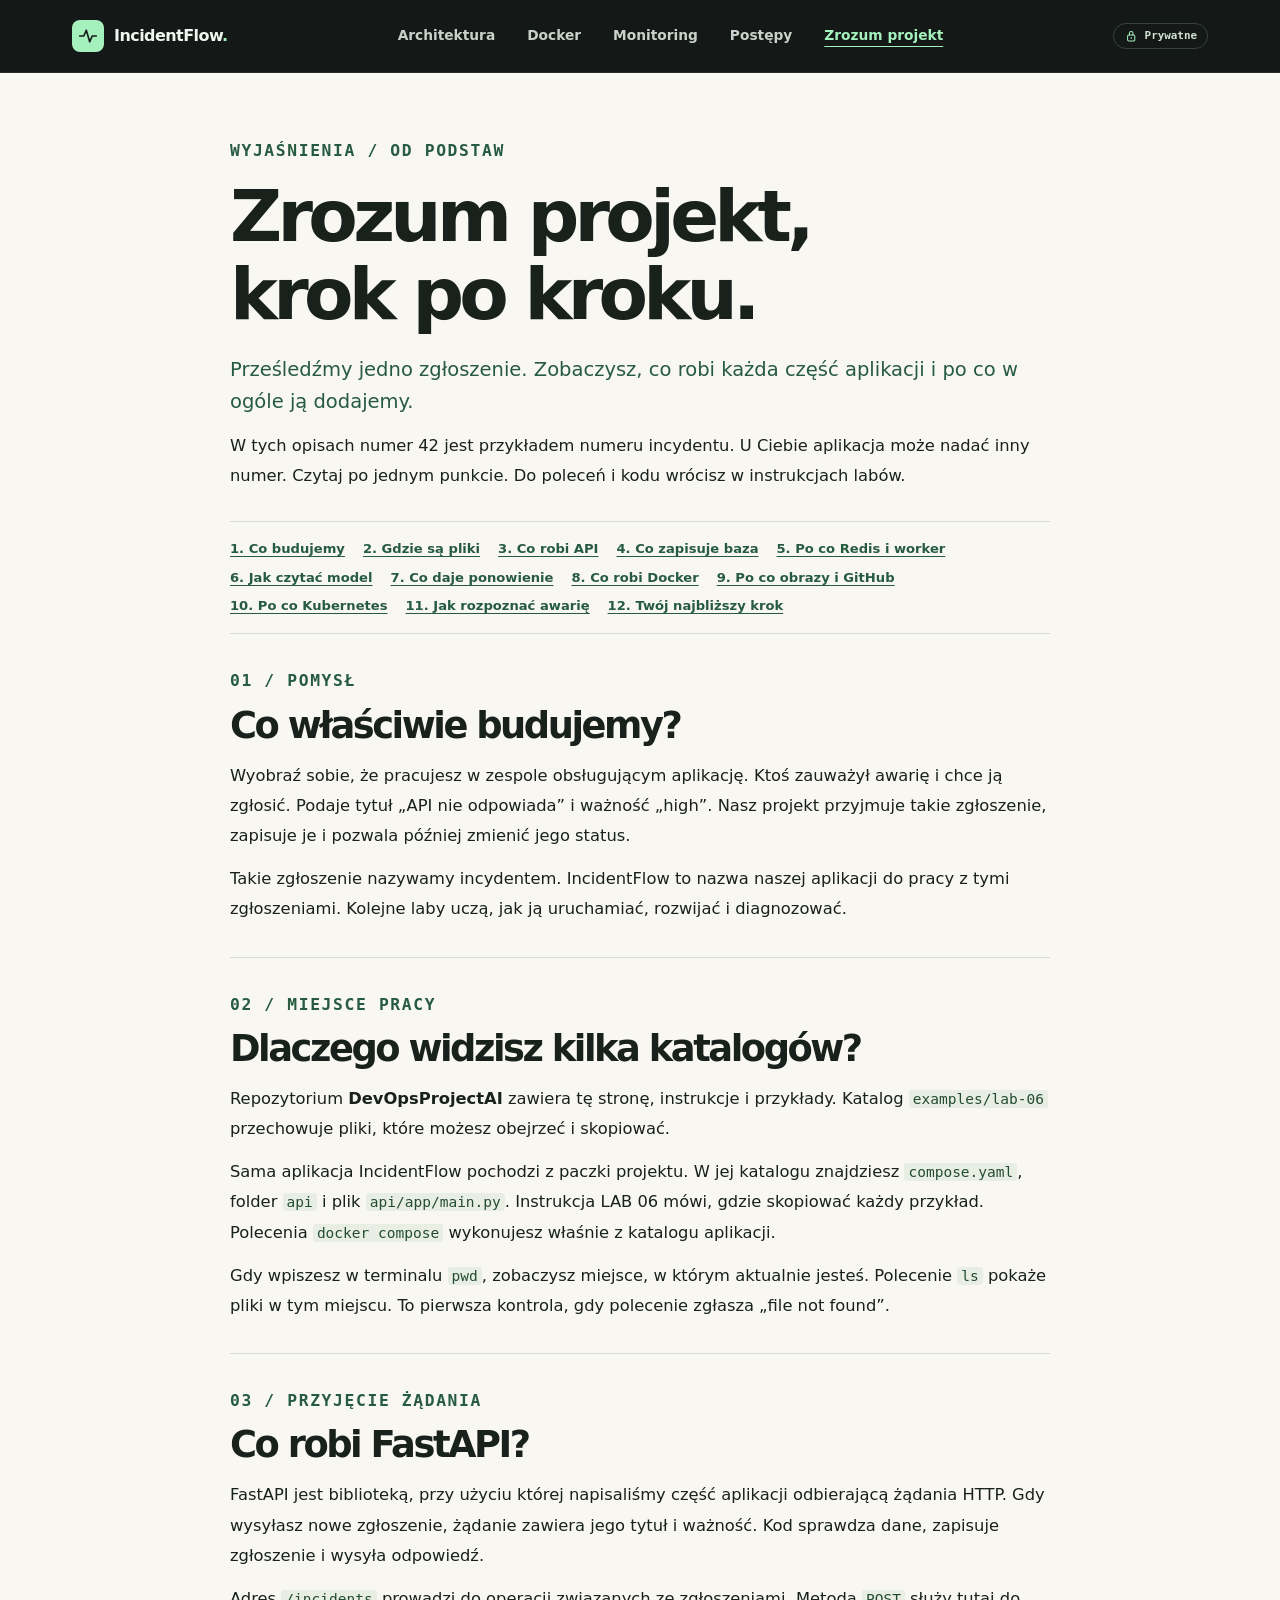
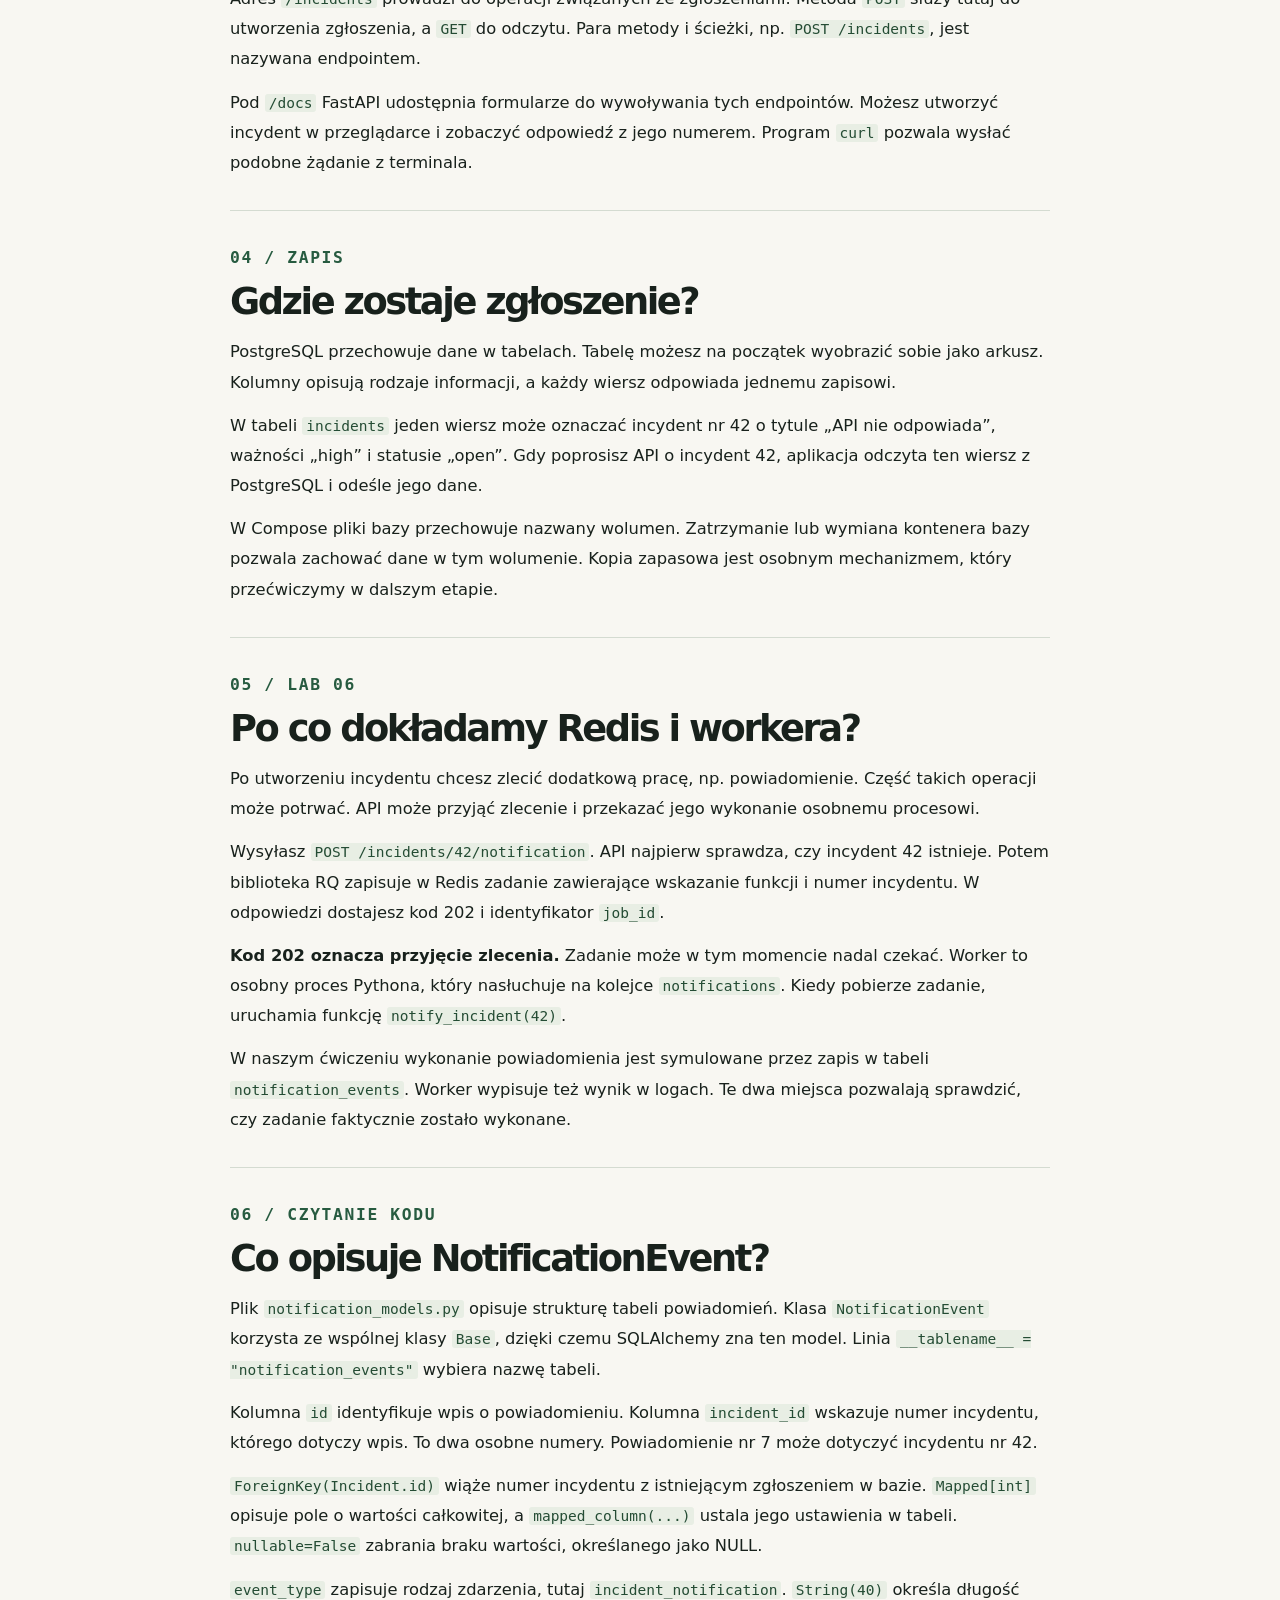
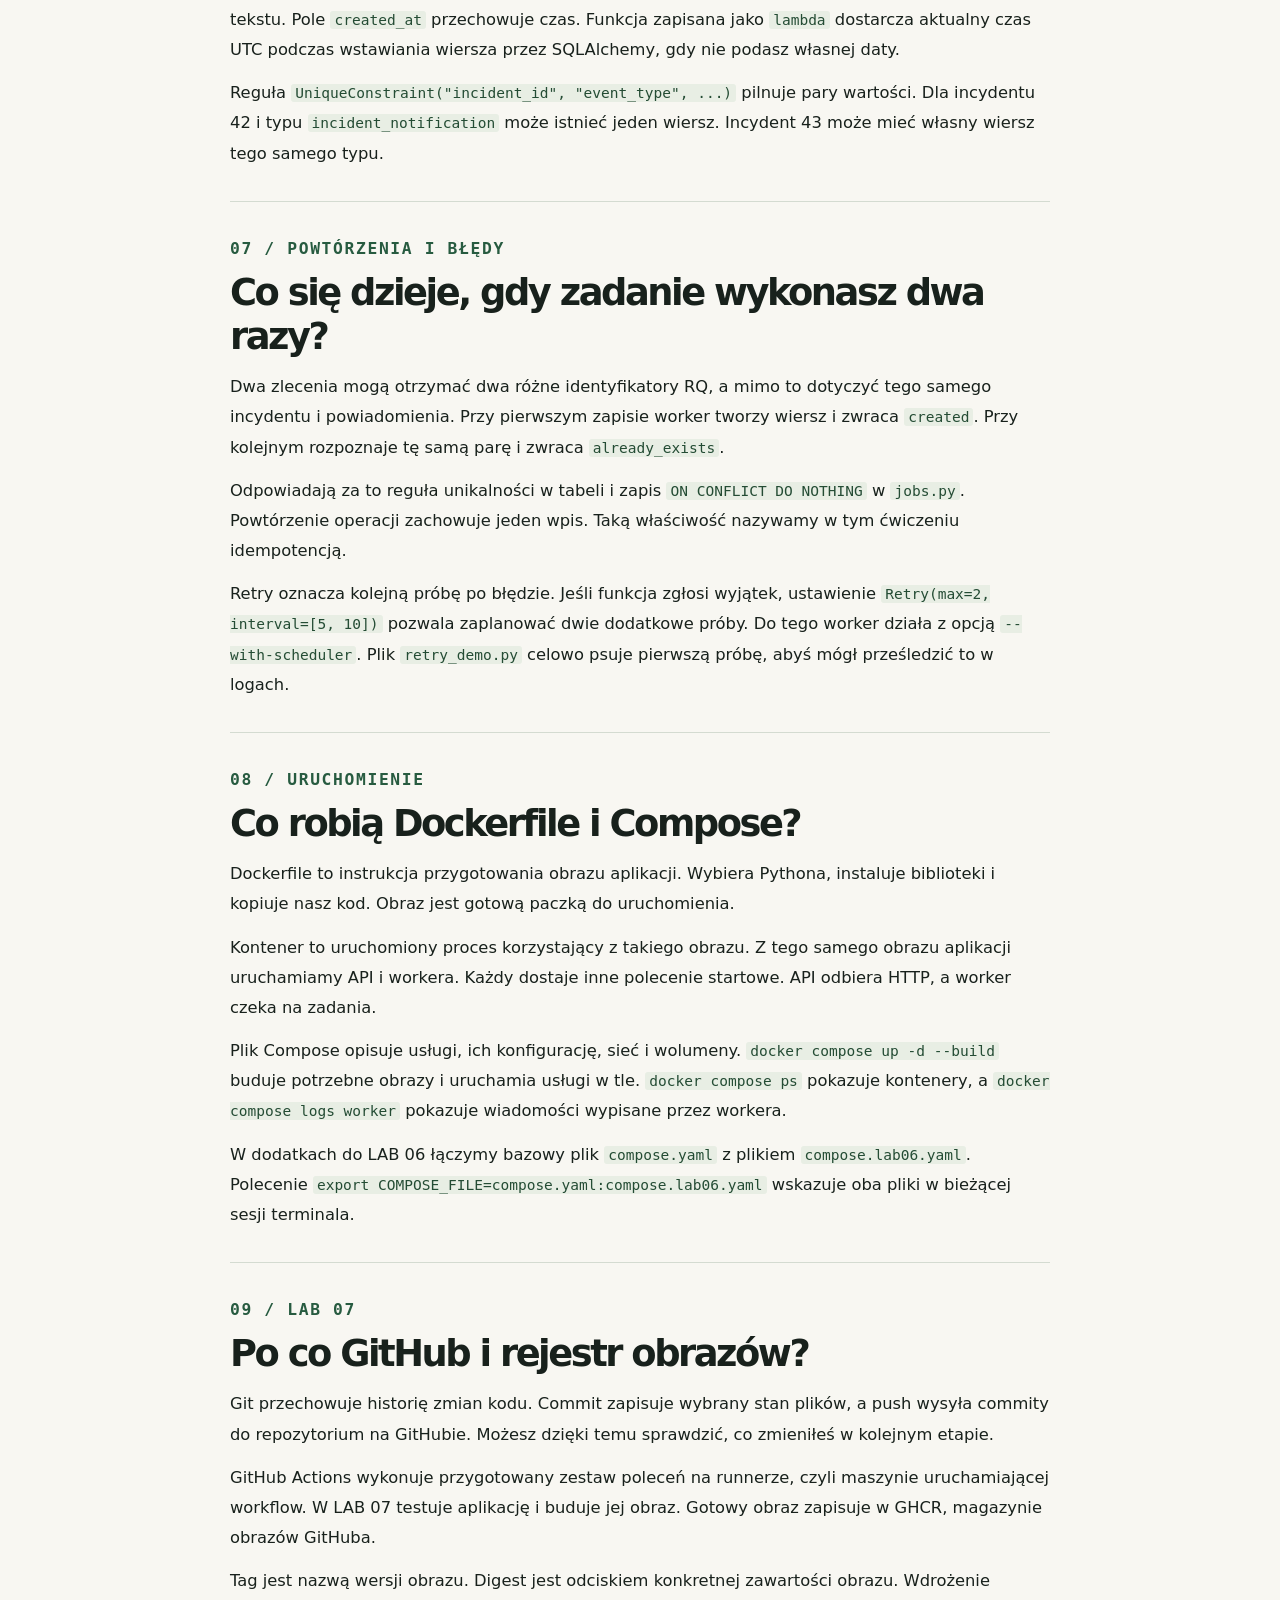
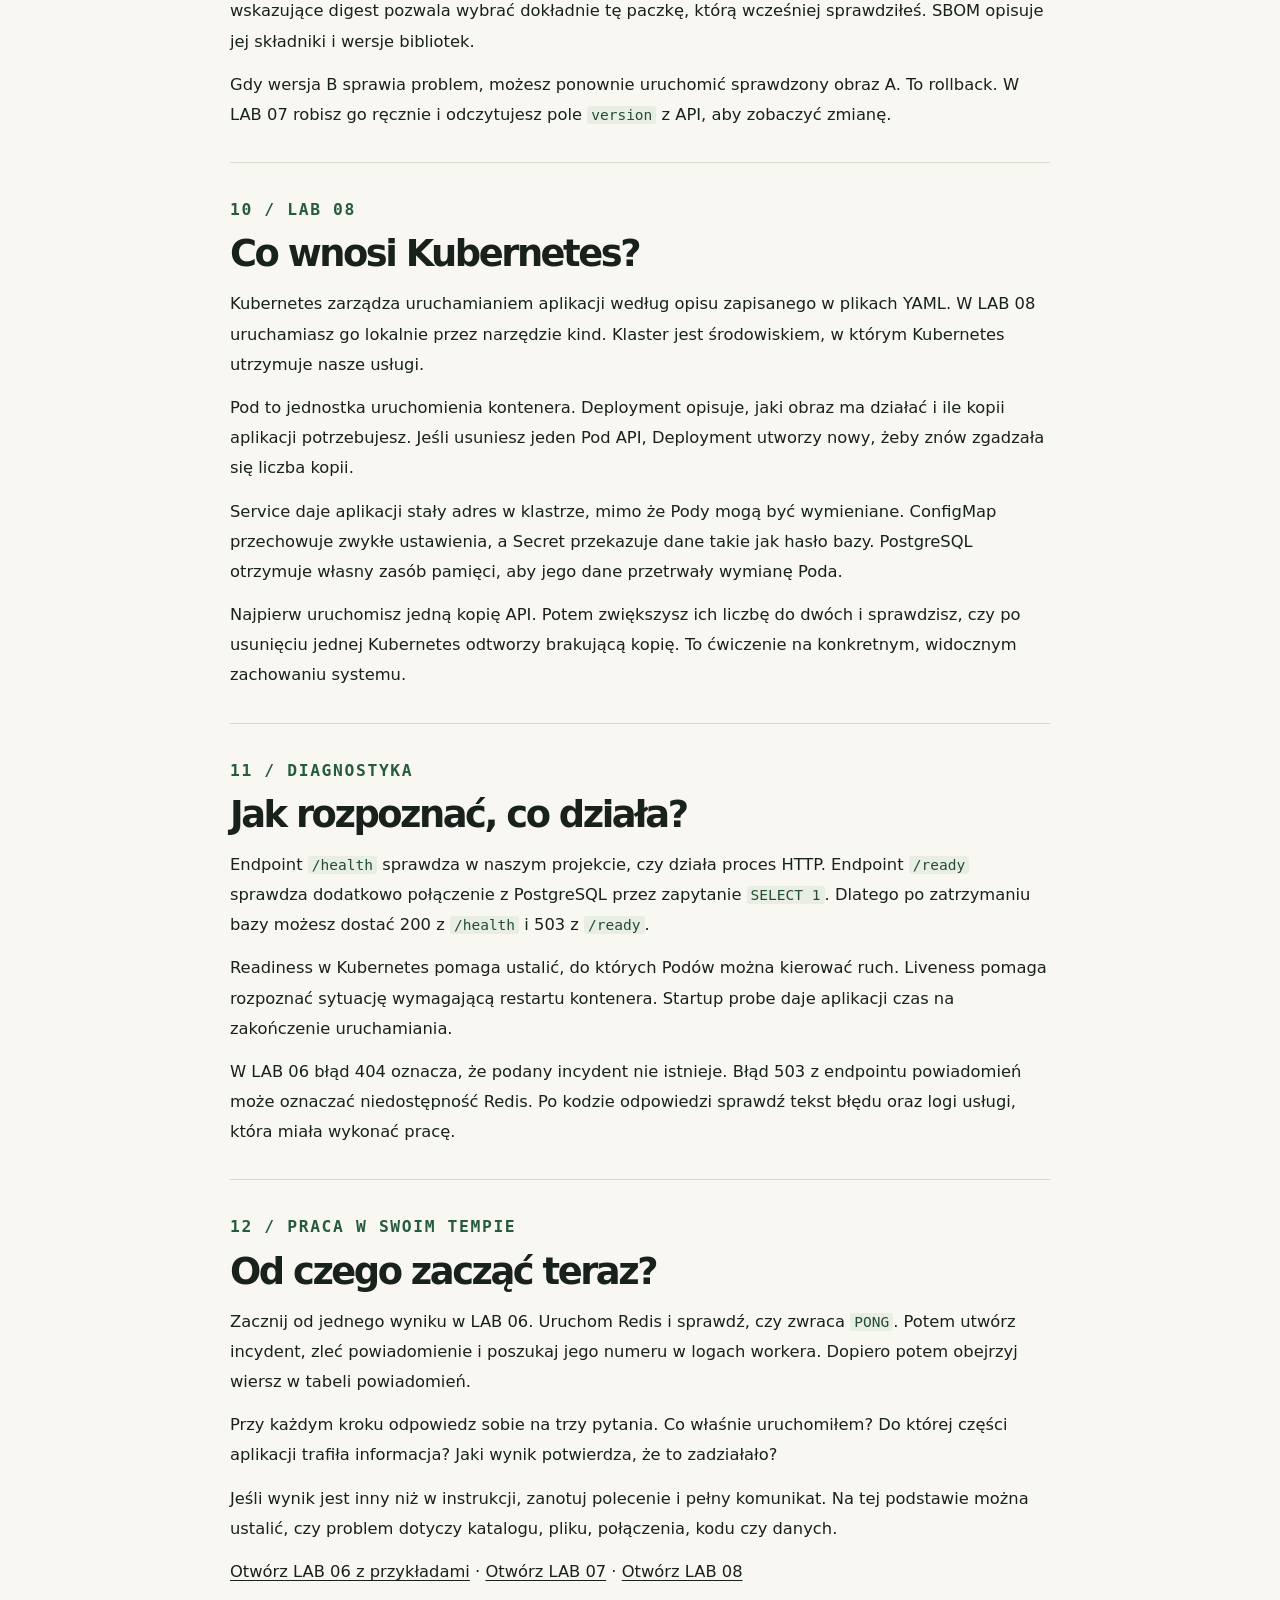
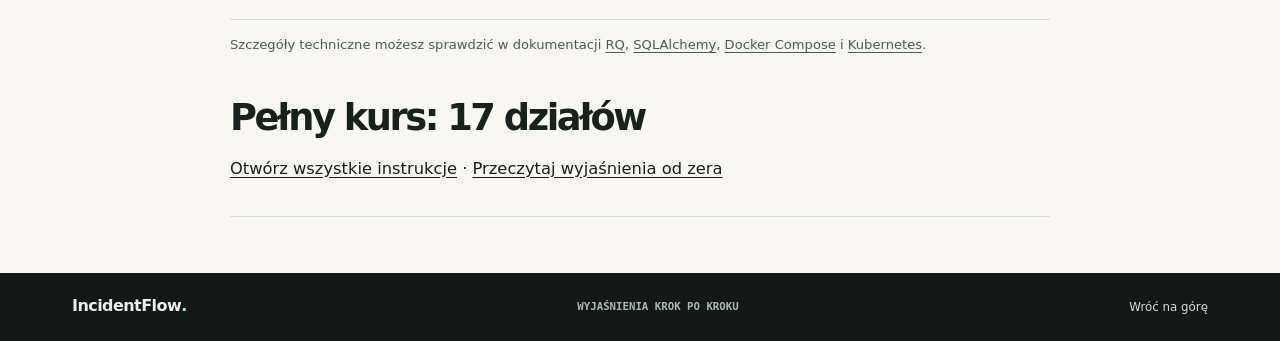
==== commit 6ec38e3b: "Complete 17-lab learning path with beginner guide and runnable examples" ====
--- a/zrozum-projekt.html
+++ b/zrozum-projekt.html
@@ -163,7 +163,8 @@
         <p><a href="https://github.com/Dawid26/DevOpsProjectAI/blob/main/docs/LAB-06.md">Otwórz LAB 06 z przykładami</a> · <a href="https://github.com/Dawid26/DevOpsProjectAI/blob/main/docs/LAB-07.md">Otwórz LAB 07</a> · <a href="https://github.com/Dawid26/DevOpsProjectAI/blob/main/docs/LAB-08.md">Otwórz LAB 08</a></p>
       </section>
       <p class="reader-sources">Szczegóły techniczne możesz sprawdzić w dokumentacji <a href="https://python-rq.org/docs/">RQ</a>, <a href="https://docs.sqlalchemy.org/en/20/orm/declarative_tables.html">SQLAlchemy</a>, <a href="https://docs.docker.com/compose/">Docker Compose</a> i <a href="https://kubernetes.io/docs/concepts/">Kubernetes</a>.</p>
-  </main>
+  <section class="reader-section"><h2>Pełny kurs: 17 działów</h2><p><a href="https://github.com/Dawid26/DevOpsProjectAI/blob/main/docs/COURSE.md">Otwórz wszystkie instrukcje</a> · <a href="https://github.com/Dawid26/DevOpsProjectAI/blob/main/docs/OD-ZERA.md">Przeczytaj wyjaśnienia od zera</a></p></section>
+</main>
   <footer class="footer">
     <div class="shell footer-inner">
       <a href="index.html" class="brand">IncidentFlow<span class="brand-dot">.</span></a>
